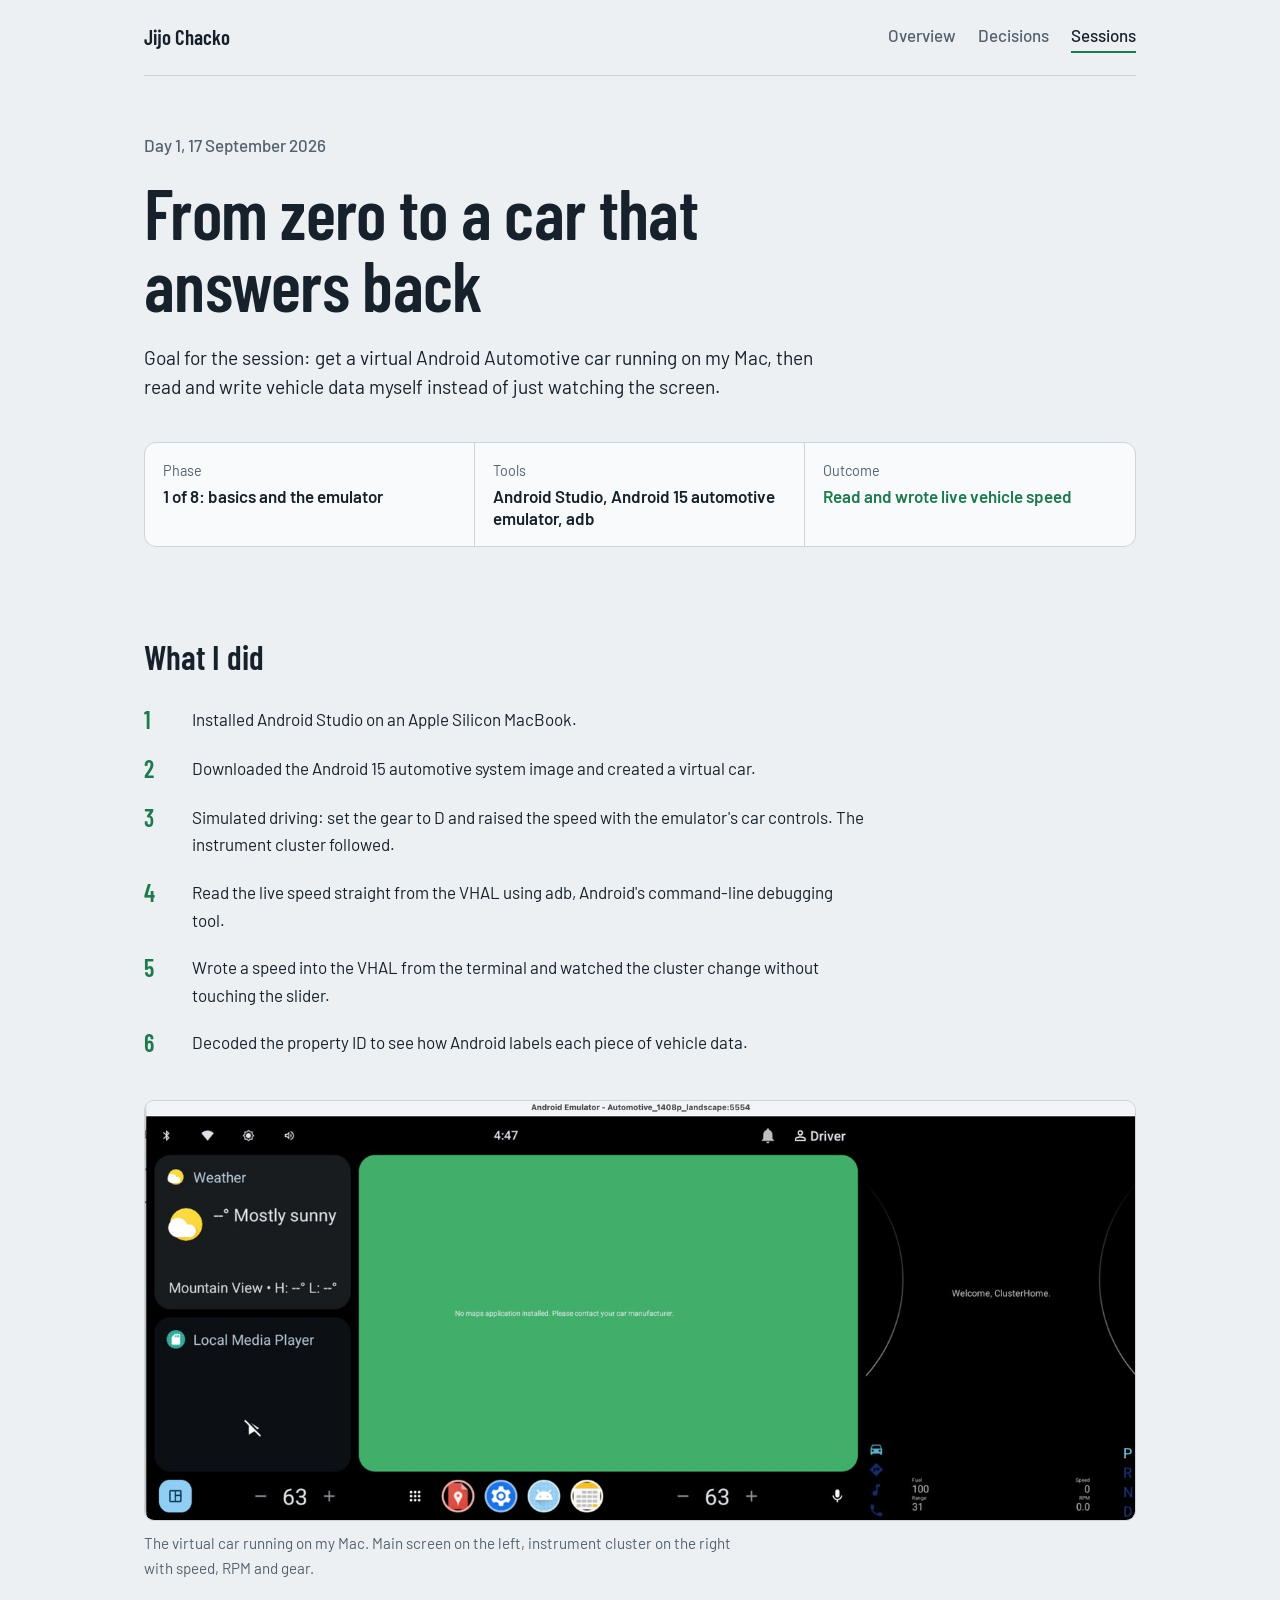
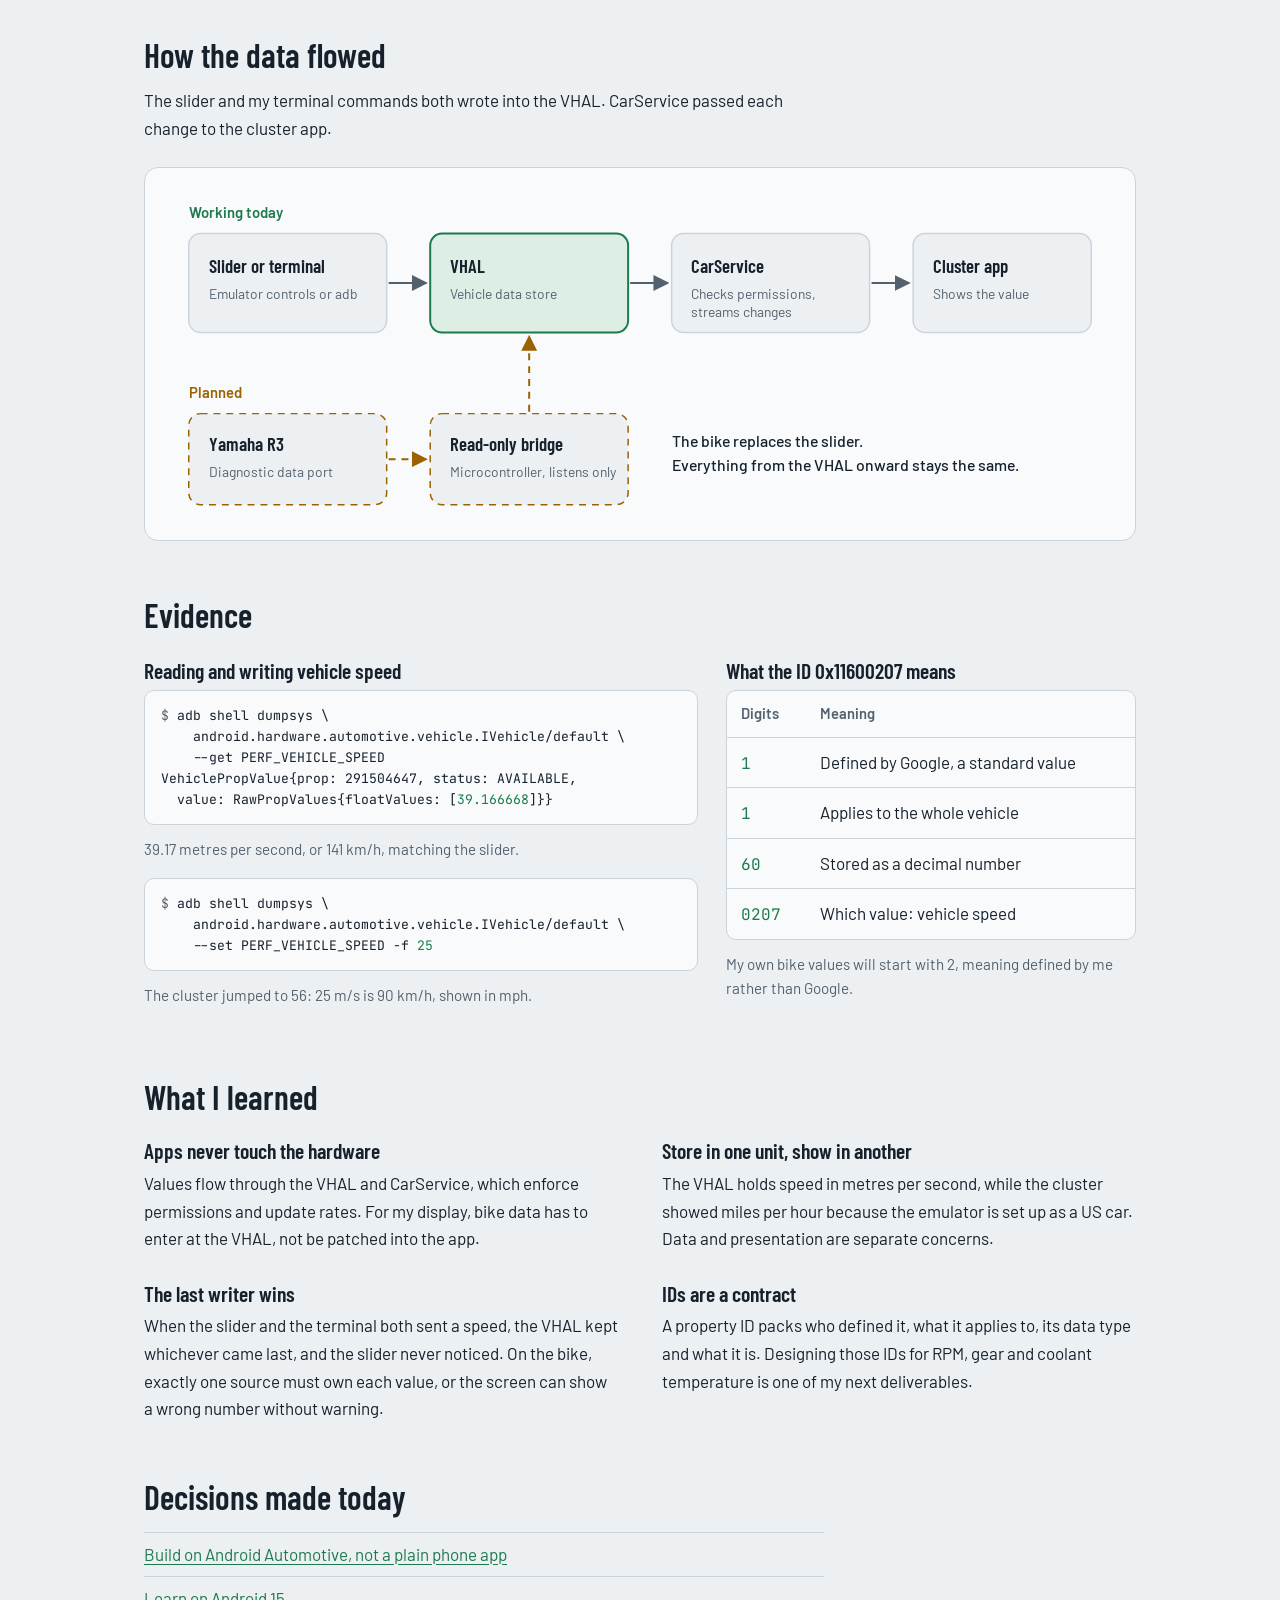
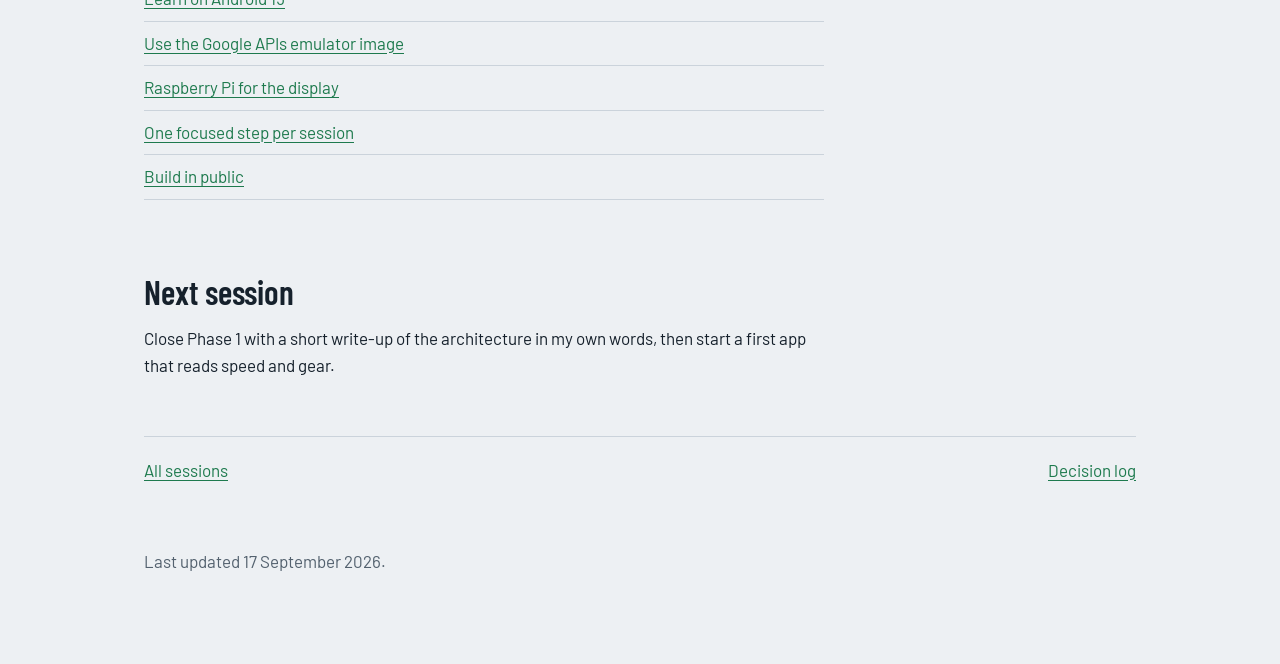
==== day-01.html @ bc0d9510 "Add files via upload" ====
<!DOCTYPE html>
<html lang="en">
<head>
<meta charset="utf-8">
<meta name="viewport" content="width=device-width, initial-scale=1">
<title>Day 1: From zero to a car that answers back | Jijo Chacko</title>
<meta name="description" content="Session notes, day 1: setting up an Android Automotive emulator and reading and writing live vehicle speed.">
<link rel="icon" href="data:image/svg+xml,<svg xmlns=%22http://www.w3.org/2000/svg%22 viewBox=%220 0 100 100%22><text y=%22.9em%22 font-size=%2290%22>🏍️</text></svg>">
<link rel="preconnect" href="https://fonts.googleapis.com">
<link rel="preconnect" href="https://fonts.gstatic.com" crossorigin>
<link href="https://fonts.googleapis.com/css2?family=Barlow:wght@400;500;600&family=Barlow+Condensed:wght@500;600&family=JetBrains+Mono:wght@400&display=swap" rel="stylesheet">
<link rel="stylesheet" href="styles.css">
</head>
<body>
<div class="wrap">
<nav class="site-nav" aria-label="Site">
  <a class="brand" href="index.html">Jijo Chacko</a>
  <div class="nav-links">
    <a href="index.html">Overview</a>
    <a href="decisions.html">Decisions</a>
    <a href="index.html#sessions" aria-current="page">Sessions</a>
  </div>
</nav>

<header>
  <p class="byline">Day 1, 17 September 2026</p>
  <h1>From zero to a car that answers back</h1>
  <p class="lede">Goal for the session: get a virtual Android Automotive car running on my Mac, then read and write vehicle data myself instead of just watching the screen.</p>
  <dl class="facts three">
    <div><dt>Phase</dt><dd>1 of 8: basics and the emulator</dd></div>
    <div><dt>Tools</dt><dd>Android Studio, Android 15 automotive emulator, adb</dd></div>
    <div class="live"><dt>Outcome</dt><dd>Read and wrote live vehicle speed</dd></div>
  </dl>
</header>

<section>
  <h2>What I did</h2>
  <ol class="steps">
    <li><span>Installed Android Studio on an Apple Silicon MacBook.</span></li>
    <li><span>Downloaded the Android 15 automotive system image and created a virtual car.</span></li>
    <li><span>Simulated driving: set the gear to D and raised the speed with the emulator's car controls. The instrument cluster followed.</span></li>
    <li><span>Read the live speed straight from the VHAL using adb, Android's command-line debugging tool.</span></li>
    <li><span>Wrote a speed into the VHAL from the terminal and watched the cluster change without touching the slider.</span></li>
    <li><span>Decoded the property ID to see how Android labels each piece of vehicle data.</span></li>
  </ol>

  <figure>
    <img src="day-01-emulator.jpg" width="1400" height="593" alt="Android Automotive emulator: main screen with weather and media on the left, instrument cluster with fuel, speed, RPM and gear letters on the right.">
    <figcaption>The virtual car running on my Mac. Main screen on the left, instrument cluster on the right with speed, RPM and gear.</figcaption>
  </figure>
</section>

<section>
  <div class="prose">
    <h2>How the data flowed</h2>
    <p>The slider and my terminal commands both wrote into the VHAL. CarService passed each change to the cluster app.</p>
  </div>
  <div class="diagram" role="img" aria-label="Diagram. Working today: slider or terminal sends a value to the VHAL, the vehicle data store; CarService checks permissions and streams changes to the cluster app. Planned: the Yamaha R3 data port feeds a read-only bridge, which writes into the same VHAL.">
    <svg viewBox="0 0 960 336" xmlns="http://www.w3.org/2000/svg" aria-hidden="true">
      <defs>
        <marker id="a" viewBox="0 0 10 10" refX="9" refY="5" markerWidth="8" markerHeight="8" orient="auto-start-reverse"><path class="ah" d="M0 0 L10 5 L0 10 z"/></marker>
        <marker id="ap" viewBox="0 0 10 10" refX="9" refY="5" markerWidth="8" markerHeight="8" orient="auto-start-reverse"><path class="ah-plan" d="M0 0 L10 5 L0 10 z"/></marker>
      </defs>
      <text class="lab-live" x="24" y="30">Working today</text>
      <rect class="bx" x="24" y="46" width="200" height="100" rx="12"/>
      <text class="t1" x="44" y="86">Slider or terminal</text>
      <text class="t2" x="44" y="112">Emulator controls or adb</text>
      <rect class="bx-key" x="268" y="46" width="200" height="100" rx="12"/>
      <text class="t1" x="288" y="86">VHAL</text>
      <text class="t2" x="288" y="112">Vehicle data store</text>
      <rect class="bx" x="512" y="46" width="200" height="100" rx="12"/>
      <text class="t1" x="532" y="86">CarService</text>
      <text class="t2" x="532" y="112">Checks permissions,</text>
      <text class="t2" x="532" y="130">streams changes</text>
      <rect class="bx" x="756" y="46" width="180" height="100" rx="12"/>
      <text class="t1" x="776" y="86">Cluster app</text>
      <text class="t2" x="776" y="112">Shows the value</text>
      <line class="ln" x1="226" y1="96" x2="264" y2="96" marker-end="url(#a)"/>
      <line class="ln" x1="470" y1="96" x2="508" y2="96" marker-end="url(#a)"/>
      <line class="ln" x1="714" y1="96" x2="752" y2="96" marker-end="url(#a)"/>
      <text class="lab-plan" x="24" y="212">Planned</text>
      <rect class="bx-plan" x="24" y="228" width="200" height="92" rx="12"/>
      <text class="t1" x="44" y="266">Yamaha R3</text>
      <text class="t2" x="44" y="292">Diagnostic data port</text>
      <rect class="bx-plan" x="268" y="228" width="200" height="92" rx="12"/>
      <text class="t1" x="288" y="266">Read-only bridge</text>
      <text class="t2" x="288" y="292">Microcontroller, listens only</text>
      <line class="ln-plan" x1="226" y1="274" x2="264" y2="274" marker-end="url(#ap)"/>
      <line class="ln-plan" x1="368" y1="226" x2="368" y2="150" marker-end="url(#ap)"/>
      <text class="note" x="512" y="262">The bike replaces the slider.</text>
      <text class="note" x="512" y="286">Everything from the VHAL onward stays the same.</text>
    </svg>
  </div>
</section>

<section>
  <h2>Evidence</h2>
  <div class="evidence">
    <div>
      <h3>Reading and writing vehicle speed</h3>
<pre><span class="p">$</span> adb shell dumpsys \
    android.hardware.automotive.vehicle.IVehicle/default \
    --get PERF_VEHICLE_SPEED
VehiclePropValue{prop: 291504647, status: AVAILABLE,
  value: RawPropValues{floatValues: [<span class="v">39.166668</span>]}}</pre>
      <p class="small muted">39.17 metres per second, or 141 km/h, matching the slider.</p>
<pre><span class="p">$</span> adb shell dumpsys \
    android.hardware.automotive.vehicle.IVehicle/default \
    --set PERF_VEHICLE_SPEED -f <span class="v">25</span></pre>
      <p class="small muted">The cluster jumped to 56: 25 m/s is 90 km/h, shown in mph.</p>
    </div>
    <div>
      <h3>What the ID 0x11600207 means</h3>
      <div class="tw">
        <table>
          <thead><tr><th>Digits</th><th>Meaning</th></tr></thead>
          <tbody>
            <tr><td><code>1</code></td><td>Defined by Google, a standard value</td></tr>
            <tr><td><code>1</code></td><td>Applies to the whole vehicle</td></tr>
            <tr><td><code>60</code></td><td>Stored as a decimal number</td></tr>
            <tr><td><code>0207</code></td><td>Which value: vehicle speed</td></tr>
          </tbody>
        </table>
      </div>
      <p class="small muted" style="margin-top:12px">My own bike values will start with 2, meaning defined by me rather than Google.</p>
    </div>
  </div>
</section>

<section>
  <h2>What I learned</h2>
  <div class="learn">
    <div><h3>Apps never touch the hardware</h3><p>Values flow through the VHAL and CarService, which enforce permissions and update rates. For my display, bike data has to enter at the VHAL, not be patched into the app.</p></div>
    <div><h3>Store in one unit, show in another</h3><p>The VHAL holds speed in metres per second, while the cluster showed miles per hour because the emulator is set up as a US car. Data and presentation are separate concerns.</p></div>
    <div><h3>The last writer wins</h3><p>When the slider and the terminal both sent a speed, the VHAL kept whichever came last, and the slider never noticed. On the bike, exactly one source must own each value, or the screen can show a wrong number without warning.</p></div>
    <div><h3>IDs are a contract</h3><p>A property ID packs who defined it, what it applies to, its data type and what it is. Designing those IDs for RPM, gear and coolant temperature is one of my next deliverables.</p></div>
  </div>
</section>

<section class="prose">
  <h2>Decisions made today</h2>
  <ul class="dlist">
    <li><a href="decisions.html#d-scope">Build on Android Automotive, not a plain phone app</a></li>
    <li><a href="decisions.html#d-version">Learn on Android 15</a></li>
    <li><a href="decisions.html#d-image">Use the Google APIs emulator image</a></li>
    <li><a href="decisions.html#d-display">Raspberry Pi for the display</a></li>
    <li><a href="decisions.html#d-cadence">One focused step per session</a></li>
    <li><a href="decisions.html#d-public">Build in public</a></li>
  </ul>
</section>

<section class="prose">
  <h2>Next session</h2>
  <p>Close Phase 1 with a short write-up of the architecture in my own words, then start a first app that reads speed and gear.</p>
</section>

<nav class="pager" aria-label="Sessions">
  <a href="index.html#sessions">All sessions</a>
  <a href="decisions.html">Decision log</a>
</nav>

<footer>
  <p>Last updated 17 September 2026.</p>
</footer>
</div>
</body>
</html>
---- styles.css ----
:root{
  --paper:#EDF0F3; --surface:#F8FAFB; --ink:#16212C; --muted:#53616E;
  --rule:#CBD3DB; --signal:#1E7A4E; --signal-soft:#DDEFE5; --amber:#9A6200;
  --display:"Barlow Condensed","Arial Narrow",Arial,sans-serif;
  --body:"Barlow","Helvetica Neue",Arial,sans-serif;
  --mono:"JetBrains Mono",ui-monospace,Menlo,Consolas,monospace;
}
@media (prefers-color-scheme: dark){
  :root:not([data-theme="light"]){
    --paper:#0F151B; --surface:#16202A; --ink:#E4E9EE; --muted:#98A6B3;
    --rule:#2B3947; --signal:#52C28C; --signal-soft:#17362A; --amber:#E3AB45;
  }
}
:root[data-theme="dark"]{
  --paper:#0F151B; --surface:#16202A; --ink:#E4E9EE; --muted:#98A6B3;
  --rule:#2B3947; --signal:#52C28C; --signal-soft:#17362A; --amber:#E3AB45;
}
*{box-sizing:border-box}
html{-webkit-text-size-adjust:100%}
body{margin:0;background:var(--paper);color:var(--ink);font:400 1.0625rem/1.62 var(--body)}
img{max-width:100%;height:auto;display:block}
a{color:var(--signal);text-underline-offset:3px}
a:focus-visible{outline:2px solid var(--signal);outline-offset:3px;border-radius:3px}
.wrap{max-width:1040px;margin:0 auto;padding:0 24px}
.prose{max-width:68ch}

/* Site navigation */
.site-nav{display:flex;justify-content:space-between;align-items:center;gap:16px;flex-wrap:wrap;padding:22px 0;border-bottom:1px solid var(--rule)}
.brand{font:600 1.3rem/1 var(--display);color:var(--ink);text-decoration:none}
.nav-links{display:flex;gap:22px}
.nav-links a{color:var(--muted);text-decoration:none;font-weight:500;padding-bottom:3px}
.nav-links a:hover{color:var(--ink)}
.nav-links a[aria-current="page"]{color:var(--ink);box-shadow:inset 0 -2px 0 var(--signal)}

/* Page header */
header{padding:56px 0 36px}
.byline{margin:0 0 18px;color:var(--muted);font-weight:500}
h1{font:600 clamp(2.5rem,6.4vw,4.4rem)/1.02 var(--display);letter-spacing:-.01em;margin:0 0 22px;max-width:18ch}
.lede{font-size:1.2rem;line-height:1.55;margin:0;max-width:62ch}
.facts{display:grid;grid-template-columns:repeat(4,minmax(0,1fr));margin:40px 0 0;border:1px solid var(--rule);border-radius:12px;background:var(--surface);overflow:hidden}
.facts.three{grid-template-columns:repeat(3,minmax(0,1fr))}
.facts div{padding:16px 18px;border-right:1px solid var(--rule)}
.facts div:last-child{border-right:0}
.facts dt{color:var(--muted);font-size:.9rem}
.facts dd{margin:2px 0 0;font-weight:600;line-height:1.35}
.facts .live dd{color:var(--signal)}

section{padding:56px 0 0}
h2{font:600 2.1rem/1.1 var(--display);margin:0 0 14px}
h3{font:600 1.35rem/1.2 var(--display);margin:0 0 6px}
p{margin:0 0 16px}
.muted{color:var(--muted)}
.small{font-size:.95rem}

/* Architecture diagram */
.diagram{margin-top:24px;background:var(--surface);border:1px solid var(--rule);border-radius:14px;padding:20px;overflow-x:auto}
.diagram svg{width:100%;min-width:760px;height:auto;display:block}
.bx{fill:var(--paper);stroke:var(--rule);stroke-width:1.5}
.bx-key{fill:var(--signal-soft);stroke:var(--signal);stroke-width:2}
.bx-plan{fill:var(--paper);stroke:var(--amber);stroke-width:1.5;stroke-dasharray:7 6}
.t1{font:600 19px var(--display);fill:var(--ink)}
.t2{font:400 14px var(--body);fill:var(--muted)}
.lab-live{font:600 15px var(--body);fill:var(--signal)}
.lab-plan{font:600 15px var(--body);fill:var(--amber)}
.ln{stroke:var(--muted);stroke-width:2;fill:none}
.ln-plan{stroke:var(--amber);stroke-width:2;fill:none;stroke-dasharray:7 6}
.ah{fill:var(--muted)} .ah-plan{fill:var(--amber)}
.note{font:500 16px var(--body);fill:var(--ink)}

/* Session list (overview page) */
ol.sessions{list-style:none;padding:0;margin:20px 0 0;border-top:1px solid var(--rule);max-width:820px}
ol.sessions li{border-bottom:1px solid var(--rule)}
ol.sessions a{display:grid;grid-template-columns:90px 1fr auto;gap:4px 16px;padding:16px 8px;text-decoration:none;color:var(--ink)}
ol.sessions a:hover{background:var(--surface)}
.s-day{font:600 1.3rem/1.3 var(--display);color:var(--signal);grid-row:span 2}
.s-title{font-weight:600;text-decoration:underline;text-decoration-color:var(--rule);text-underline-offset:4px}
.s-date{color:var(--muted);font-size:.95rem;grid-column:3;grid-row:1}
.s-sum{color:var(--muted);grid-column:2 / span 2}

/* Decision preview list (overview page) */
ul.dlist{margin:16px 0 18px;padding:0;list-style:none;max-width:72ch}
ul.dlist li{padding:8px 0;border-bottom:1px solid var(--rule)}
ul.dlist li:first-child{border-top:1px solid var(--rule)}
ul.dlist span{color:var(--muted)}

/* Session page */
ol.steps{list-style:none;counter-reset:s;padding:0;margin:20px 0 0;max-width:72ch}
ol.steps li{counter-increment:s;display:grid;grid-template-columns:44px 1fr;gap:4px;padding:10px 0}
ol.steps li::before{content:counter(s);font:600 1.5rem/1.2 var(--display);color:var(--signal)}
figure{margin:32px 0 0}
figure img{border:1px solid var(--rule);border-radius:10px}
figcaption{color:var(--muted);font-size:.95rem;margin-top:10px;max-width:68ch}
.evidence{display:grid;grid-template-columns:minmax(0,1.35fr) minmax(0,1fr);gap:28px;margin-top:24px;align-items:start}
pre{margin:0 0 12px;background:var(--surface);border:1px solid var(--rule);border-radius:10px;padding:14px 16px;overflow-x:auto;font:400 .82rem/1.6 var(--mono);color:var(--ink)}
pre .p{color:var(--muted)} pre .v{color:var(--signal)}
.tw{overflow-x:auto;border:1px solid var(--rule);border-radius:10px;background:var(--surface)}
table{border-collapse:collapse;width:100%}
th,td{text-align:left;vertical-align:top;padding:11px 14px;border-bottom:1px solid var(--rule)}
tr:last-child td{border-bottom:0}
th{font-weight:600;color:var(--muted);font-size:.92rem}
td code{font:400 1rem var(--mono);color:var(--signal)}
.learn{display:grid;grid-template-columns:repeat(2,minmax(0,1fr));gap:28px 44px;margin-top:22px}
.learn p{margin:0}
.pager{display:flex;justify-content:space-between;gap:16px;flex-wrap:wrap;margin-top:56px;padding-top:20px;border-top:1px solid var(--rule)}

/* Decision log */
.record{border:1px solid var(--rule);border-radius:12px;background:var(--surface);padding:20px 22px;margin:16px 0 0;max-width:820px;scroll-margin-top:24px}
.record-head{display:flex;justify-content:space-between;align-items:baseline;gap:12px;flex-wrap:wrap}
.record dl{display:grid;grid-template-columns:170px minmax(0,1fr);gap:8px 20px;margin:14px 0 0}
.record dt{color:var(--muted)}
.record dd{margin:0}
.status{font-size:.92rem;font-weight:600;color:var(--signal)}
.status.planned{color:var(--amber)}
.day-group{padding-top:40px}
.day-group > p{max-width:68ch}

/* Rules and roadmap */
.rules{margin:18px 0 0;padding:0;list-style:none;max-width:72ch}
.rules li{padding:10px 0 10px 22px;position:relative}
.rules li::before{content:"";position:absolute;left:0;top:19px;width:10px;height:10px;border-radius:50%;background:var(--signal)}
.rules strong{font-weight:600}
ol.road{list-style:none;counter-reset:r;padding:0;margin:20px 0 0;max-width:760px;border-top:1px solid var(--rule)}
ol.road li{counter-increment:r;display:grid;grid-template-columns:40px 1fr auto;gap:12px;align-items:baseline;padding:12px 0;border-bottom:1px solid var(--rule)}
ol.road li::before{content:counter(r);font:600 1.3rem var(--display);color:var(--muted)}
ol.road .st{font-size:.92rem;color:var(--muted)}
ol.road li.now::before, ol.road li.now .st{color:var(--signal);font-weight:600}
ol.road li.next .st{color:var(--ink);font-weight:500}

footer{padding:64px 0 72px;color:var(--muted)}
footer p{max-width:68ch}

@media (max-width:760px){
  header{padding-top:40px}
  .facts,.facts.three{grid-template-columns:minmax(0,1fr)}
  .facts div{border-right:0;border-bottom:1px solid var(--rule)}
  .facts div:last-child{border-bottom:0}
  .evidence,.learn{grid-template-columns:minmax(0,1fr)}
  ol.sessions a{grid-template-columns:minmax(0,1fr)}
  .s-day,.s-date,.s-sum{grid-column:auto;grid-row:auto}
  .record dl{grid-template-columns:minmax(0,1fr);gap:2px}
  .record dd{margin-bottom:10px}
}
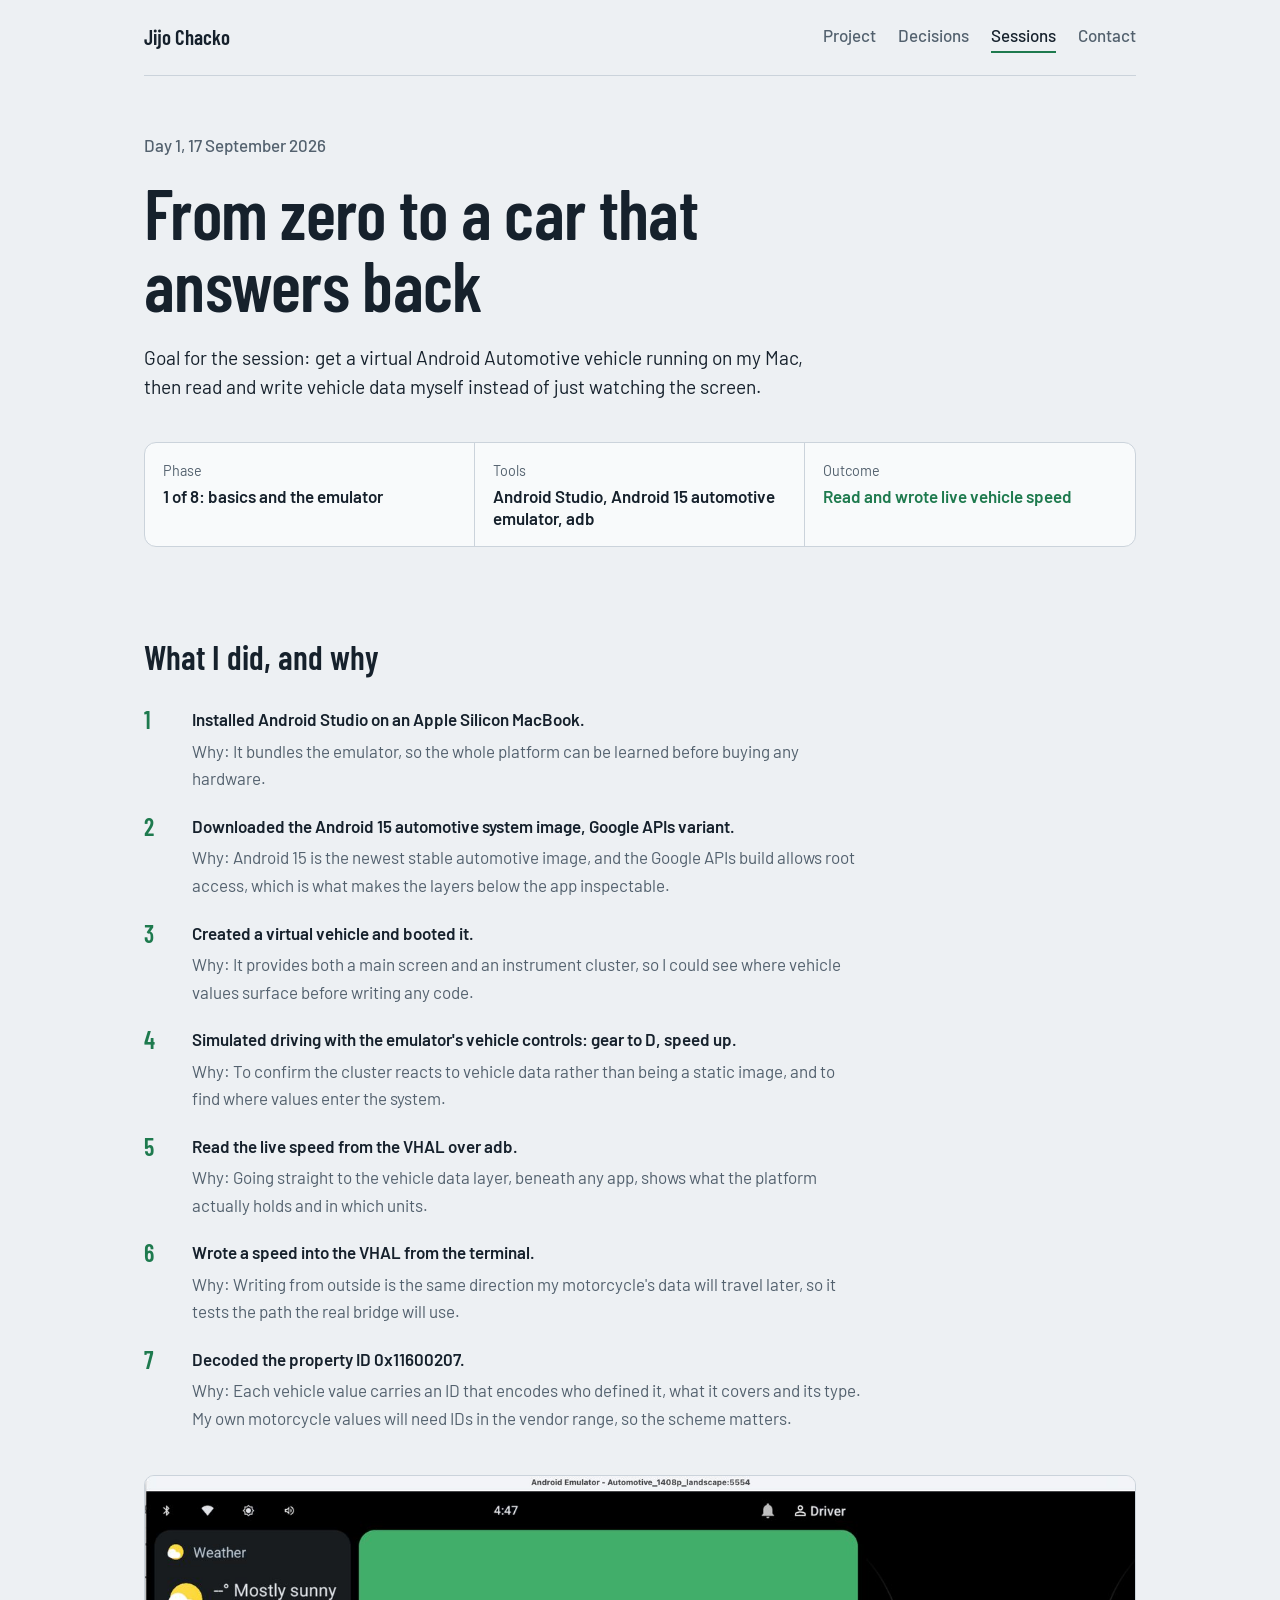
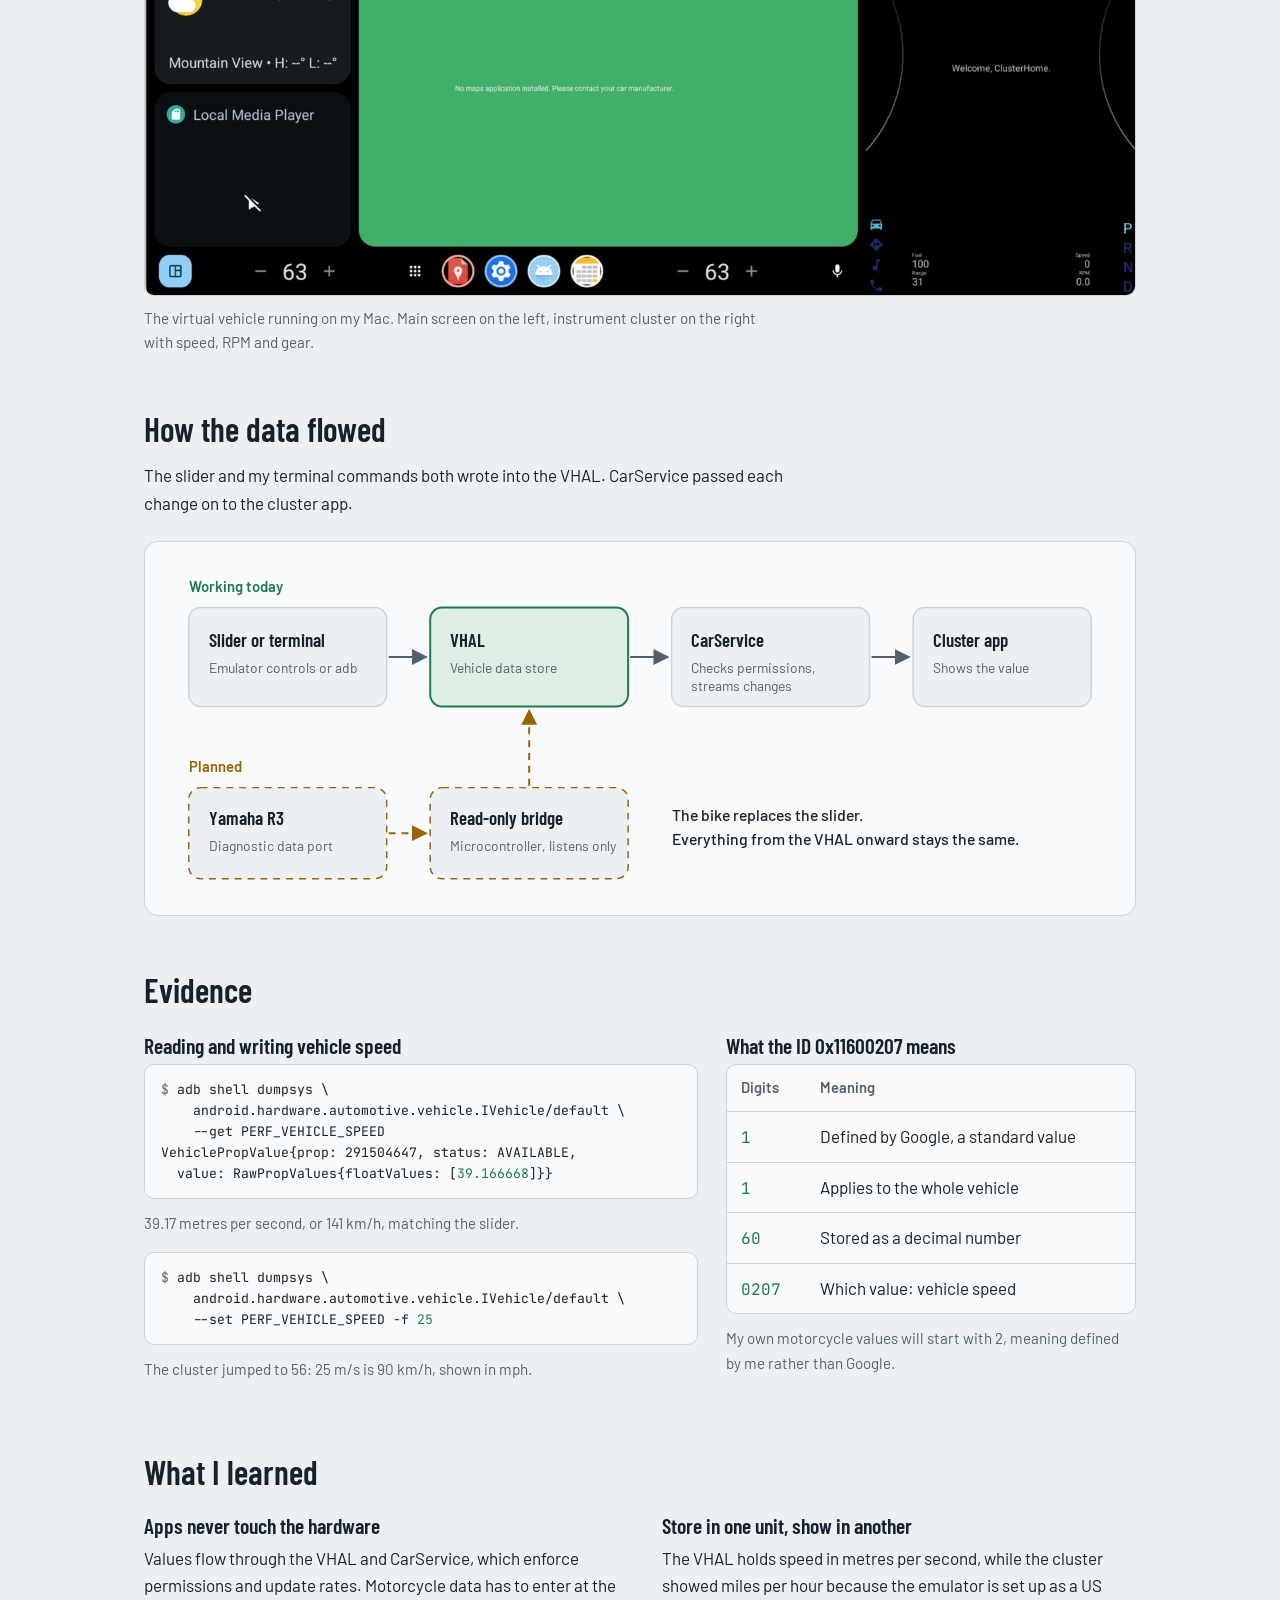
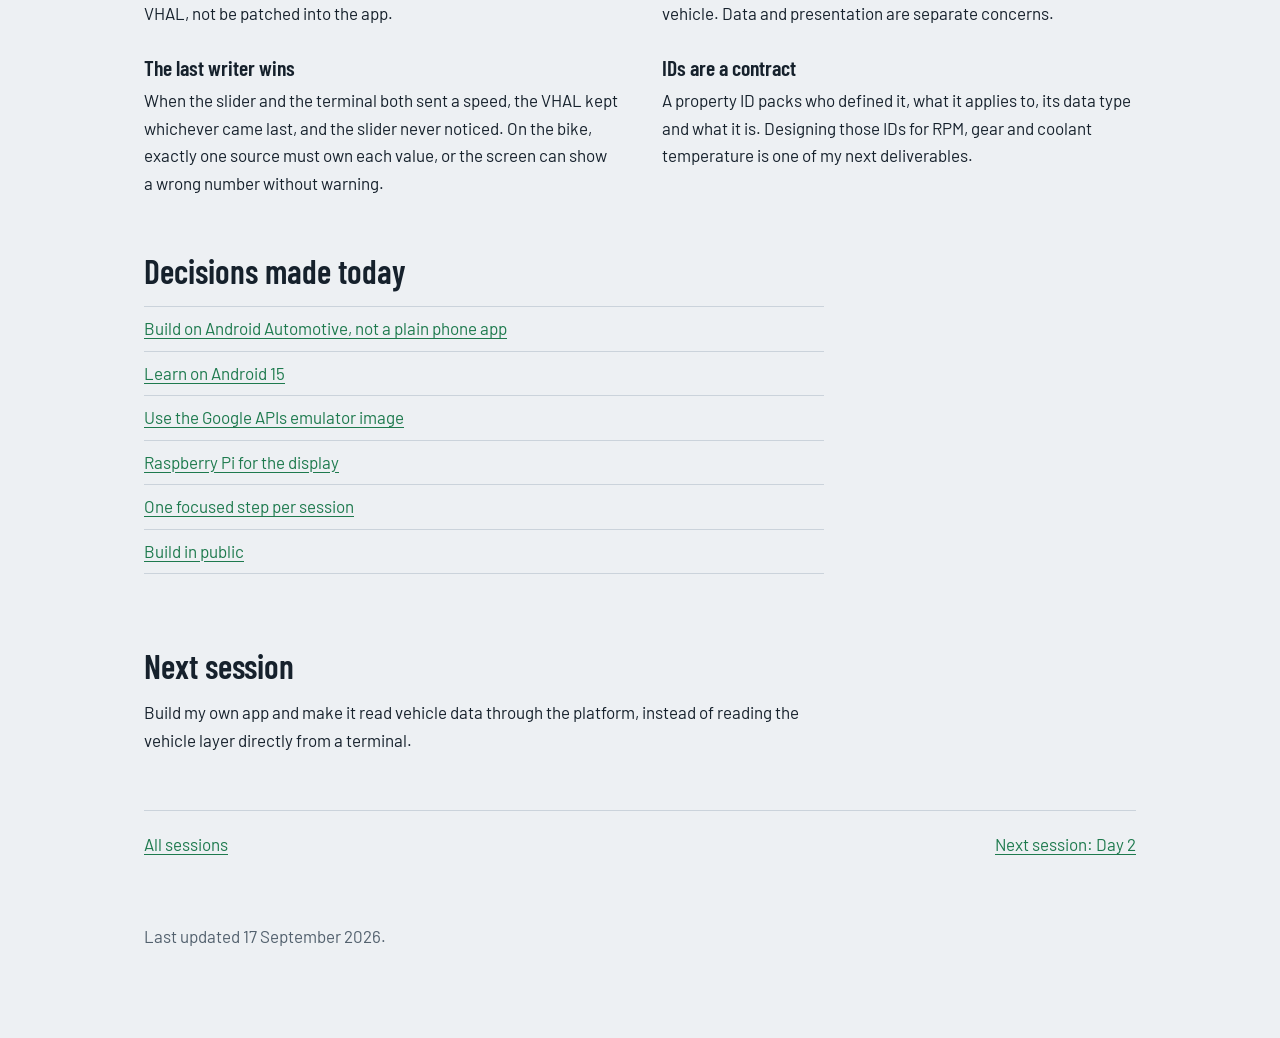
==== commit 5248835e: "Add files via upload Restructured to include ABout Me" ====
--- a/day-01.html
+++ b/day-01.html
@@ -16,16 +16,17 @@
 <nav class="site-nav" aria-label="Site">
   <a class="brand" href="index.html">Jijo Chacko</a>
   <div class="nav-links">
-    <a href="index.html">Overview</a>
+    <a href="project.html">Project</a>
     <a href="decisions.html">Decisions</a>
-    <a href="index.html#sessions" aria-current="page">Sessions</a>
+    <a href="project.html#sessions" aria-current="page">Sessions</a>
+    <a href="index.html#contact">Contact</a>
   </div>
 </nav>
 
 <header>
   <p class="byline">Day 1, 17 September 2026</p>
   <h1>From zero to a car that answers back</h1>
-  <p class="lede">Goal for the session: get a virtual Android Automotive car running on my Mac, then read and write vehicle data myself instead of just watching the screen.</p>
+  <p class="lede">Goal for the session: get a virtual Android Automotive vehicle running on my Mac, then read and write vehicle data myself instead of just watching the screen.</p>
   <dl class="facts three">
     <div><dt>Phase</dt><dd>1 of 8: basics and the emulator</dd></div>
     <div><dt>Tools</dt><dd>Android Studio, Android 15 automotive emulator, adb</dd></div>
@@ -34,26 +35,27 @@
 </header>
 
 <section>
-  <h2>What I did</h2>
+  <h2>What I did, and why</h2>
   <ol class="steps">
-    <li><span>Installed Android Studio on an Apple Silicon MacBook.</span></li>
-    <li><span>Downloaded the Android 15 automotive system image and created a virtual car.</span></li>
-    <li><span>Simulated driving: set the gear to D and raised the speed with the emulator's car controls. The instrument cluster followed.</span></li>
-    <li><span>Read the live speed straight from the VHAL using adb, Android's command-line debugging tool.</span></li>
-    <li><span>Wrote a speed into the VHAL from the terminal and watched the cluster change without touching the slider.</span></li>
-    <li><span>Decoded the property ID to see how Android labels each piece of vehicle data.</span></li>
+    <li><span><span class="what">Installed Android Studio on an Apple Silicon MacBook.</span><span class="why">Why: It bundles the emulator, so the whole platform can be learned before buying any hardware.</span></span></li>
+    <li><span><span class="what">Downloaded the Android 15 automotive system image, Google APIs variant.</span><span class="why">Why: Android 15 is the newest stable automotive image, and the Google APIs build allows root access, which is what makes the layers below the app inspectable.</span></span></li>
+    <li><span><span class="what">Created a virtual vehicle and booted it.</span><span class="why">Why: It provides both a main screen and an instrument cluster, so I could see where vehicle values surface before writing any code.</span></span></li>
+    <li><span><span class="what">Simulated driving with the emulator's vehicle controls: gear to D, speed up.</span><span class="why">Why: To confirm the cluster reacts to vehicle data rather than being a static image, and to find where values enter the system.</span></span></li>
+    <li><span><span class="what">Read the live speed from the VHAL over adb.</span><span class="why">Why: Going straight to the vehicle data layer, beneath any app, shows what the platform actually holds and in which units.</span></span></li>
+    <li><span><span class="what">Wrote a speed into the VHAL from the terminal.</span><span class="why">Why: Writing from outside is the same direction my motorcycle's data will travel later, so it tests the path the real bridge will use.</span></span></li>
+    <li><span><span class="what">Decoded the property ID 0x11600207.</span><span class="why">Why: Each vehicle value carries an ID that encodes who defined it, what it covers and its type. My own motorcycle values will need IDs in the vendor range, so the scheme matters.</span></span></li>
   </ol>
 
   <figure>
     <img src="day-01-emulator.jpg" width="1400" height="593" alt="Android Automotive emulator: main screen with weather and media on the left, instrument cluster with fuel, speed, RPM and gear letters on the right.">
-    <figcaption>The virtual car running on my Mac. Main screen on the left, instrument cluster on the right with speed, RPM and gear.</figcaption>
+    <figcaption>The virtual vehicle running on my Mac. Main screen on the left, instrument cluster on the right with speed, RPM and gear.</figcaption>
   </figure>
 </section>
 
 <section>
   <div class="prose">
     <h2>How the data flowed</h2>
-    <p>The slider and my terminal commands both wrote into the VHAL. CarService passed each change to the cluster app.</p>
+    <p>The slider and my terminal commands both wrote into the VHAL. CarService passed each change on to the cluster app.</p>
   </div>
   <div class="diagram" role="img" aria-label="Diagram. Working today: slider or terminal sends a value to the VHAL, the vehicle data store; CarService checks permissions and streams changes to the cluster app. Planned: the Yamaha R3 data port feeds a read-only bridge, which writes into the same VHAL.">
     <svg viewBox="0 0 960 336" xmlns="http://www.w3.org/2000/svg" aria-hidden="true">
@@ -122,7 +124,7 @@
           </tbody>
         </table>
       </div>
-      <p class="small muted" style="margin-top:12px">My own bike values will start with 2, meaning defined by me rather than Google.</p>
+      <p class="small muted" style="margin-top:12px">My own motorcycle values will start with 2, meaning defined by me rather than Google.</p>
     </div>
   </div>
 </section>
@@ -130,8 +132,8 @@
 <section>
   <h2>What I learned</h2>
   <div class="learn">
-    <div><h3>Apps never touch the hardware</h3><p>Values flow through the VHAL and CarService, which enforce permissions and update rates. For my display, bike data has to enter at the VHAL, not be patched into the app.</p></div>
-    <div><h3>Store in one unit, show in another</h3><p>The VHAL holds speed in metres per second, while the cluster showed miles per hour because the emulator is set up as a US car. Data and presentation are separate concerns.</p></div>
+    <div><h3>Apps never touch the hardware</h3><p>Values flow through the VHAL and CarService, which enforce permissions and update rates. Motorcycle data has to enter at the VHAL, not be patched into the app.</p></div>
+    <div><h3>Store in one unit, show in another</h3><p>The VHAL holds speed in metres per second, while the cluster showed miles per hour because the emulator is set up as a US vehicle. Data and presentation are separate concerns.</p></div>
     <div><h3>The last writer wins</h3><p>When the slider and the terminal both sent a speed, the VHAL kept whichever came last, and the slider never noticed. On the bike, exactly one source must own each value, or the screen can show a wrong number without warning.</p></div>
     <div><h3>IDs are a contract</h3><p>A property ID packs who defined it, what it applies to, its data type and what it is. Designing those IDs for RPM, gear and coolant temperature is one of my next deliverables.</p></div>
   </div>
@@ -151,12 +153,12 @@
 
 <section class="prose">
   <h2>Next session</h2>
-  <p>Close Phase 1 with a short write-up of the architecture in my own words, then start a first app that reads speed and gear.</p>
+  <p>Build my own app and make it read vehicle data through the platform, instead of reading the vehicle layer directly from a terminal.</p>
 </section>
 
 <nav class="pager" aria-label="Sessions">
-  <a href="index.html#sessions">All sessions</a>
-  <a href="decisions.html">Decision log</a>
+  <a href="project.html#sessions">All sessions</a>
+  <a href="day-02.html">Next session: Day 2</a>
 </nav>
 
 <footer>
--- a/styles.css
+++ b/styles.css
@@ -140,3 +140,26 @@
   .record dl{grid-template-columns:minmax(0,1fr);gap:2px}
   .record dd{margin-bottom:10px}
 }
+
+/* Step notes: what I did, and why */
+ol.steps li .what{font-weight:600}
+ol.steps li .why{display:block;color:var(--muted);margin-top:4px}
+ol.road li.done::before,ol.road li.done .st{color:var(--signal)}
+.qbox{border-left:3px solid var(--signal);padding:4px 0 4px 18px;margin:18px 0 0;max-width:68ch}
+
+/* Landing page */
+.hero{display:grid;grid-template-columns:minmax(0,1.45fr) minmax(0,1fr);gap:56px;align-items:center;padding:60px 0 20px}
+.hero img{border-radius:14px;border:1px solid var(--rule)}
+.hero h1{margin-bottom:20px}
+.contact-row{display:flex;flex-wrap:wrap;gap:8px 26px;margin:18px 0 0;font-weight:500}
+.project-card{border:1px solid var(--rule);border-radius:14px;background:var(--surface);padding:26px 28px;margin-top:22px;max-width:820px}
+.project-card h3{font-size:1.7rem;margin-bottom:4px}
+.project-card .meta{color:var(--muted);font-size:.95rem;margin-bottom:14px}
+.skills{display:grid;grid-template-columns:repeat(2,minmax(0,1fr));gap:26px 44px;margin-top:22px}
+.skills p{margin:0;color:var(--muted)}
+.skills h3{margin-bottom:4px}
+@media (max-width:760px){
+  .hero{grid-template-columns:minmax(0,1fr);gap:28px;padding-top:36px}
+  .hero .portrait{order:-1;max-width:260px}
+  .skills{grid-template-columns:minmax(0,1fr)}
+}
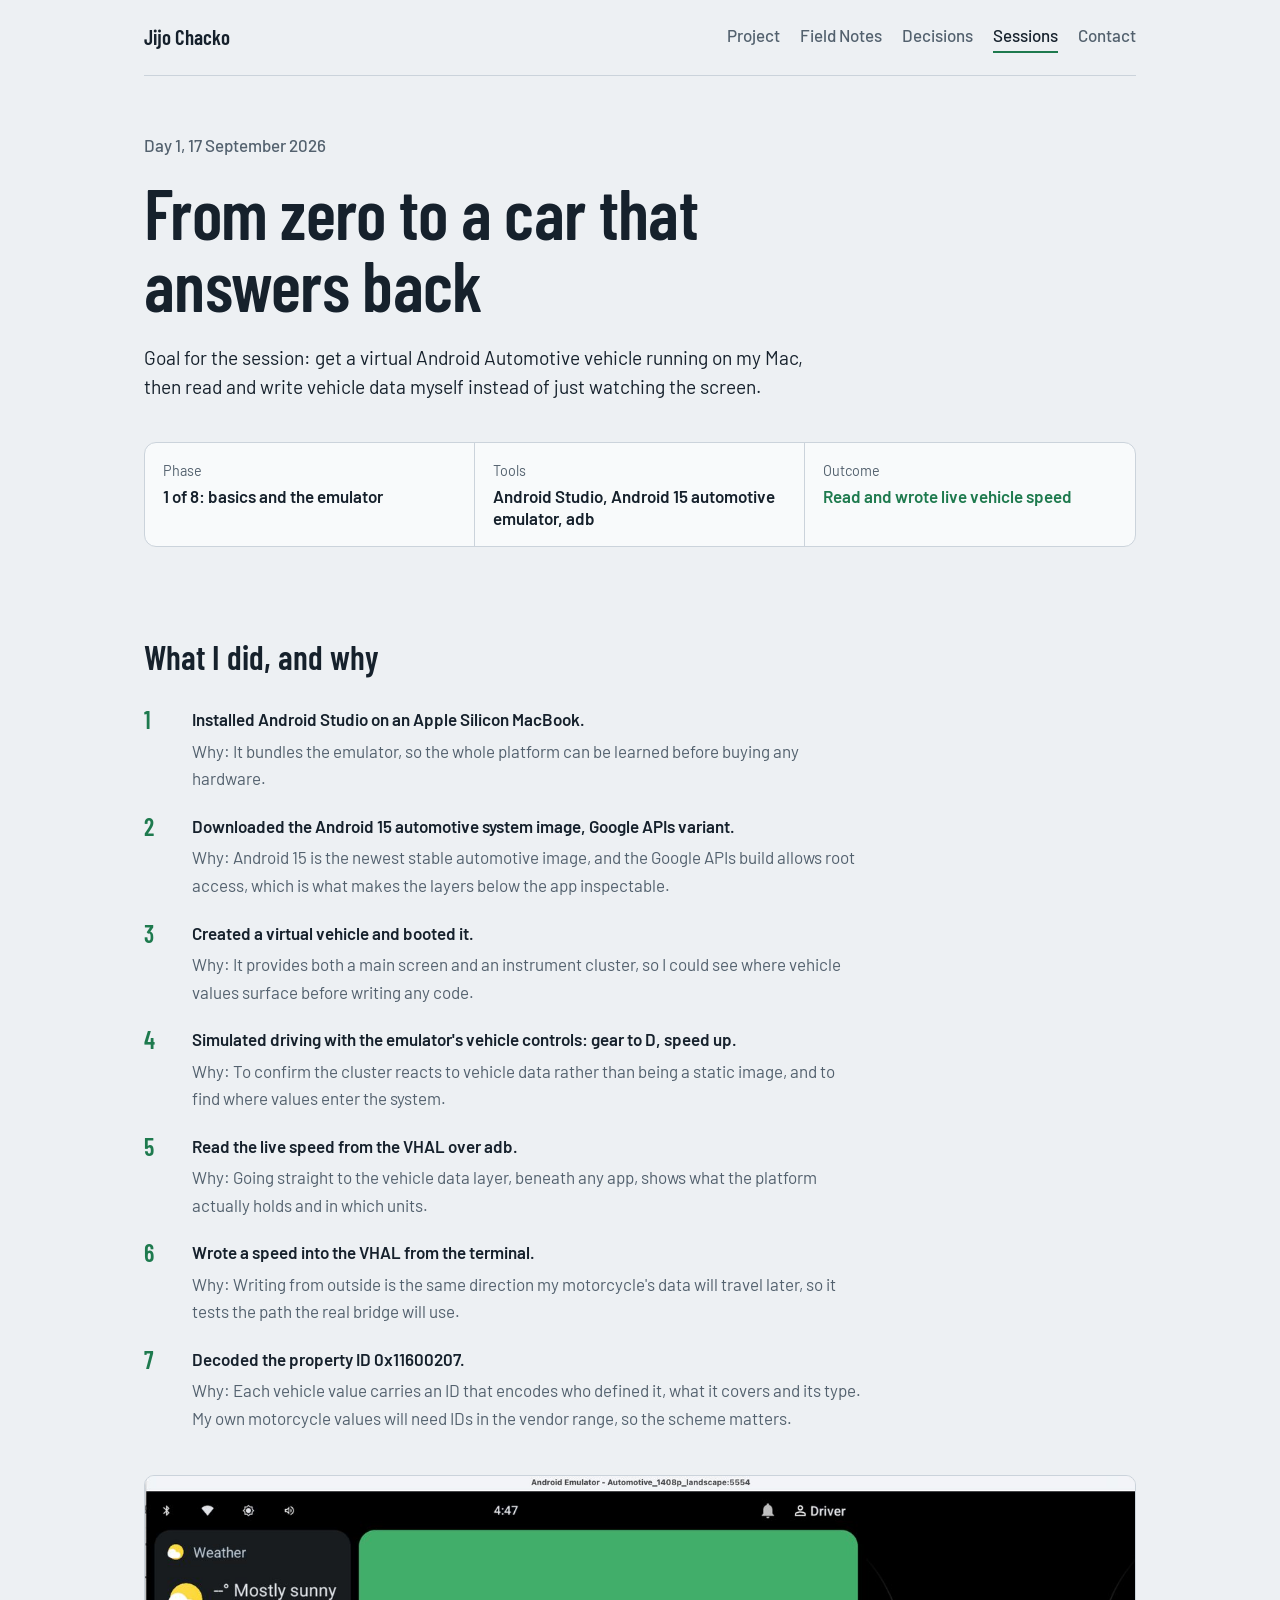
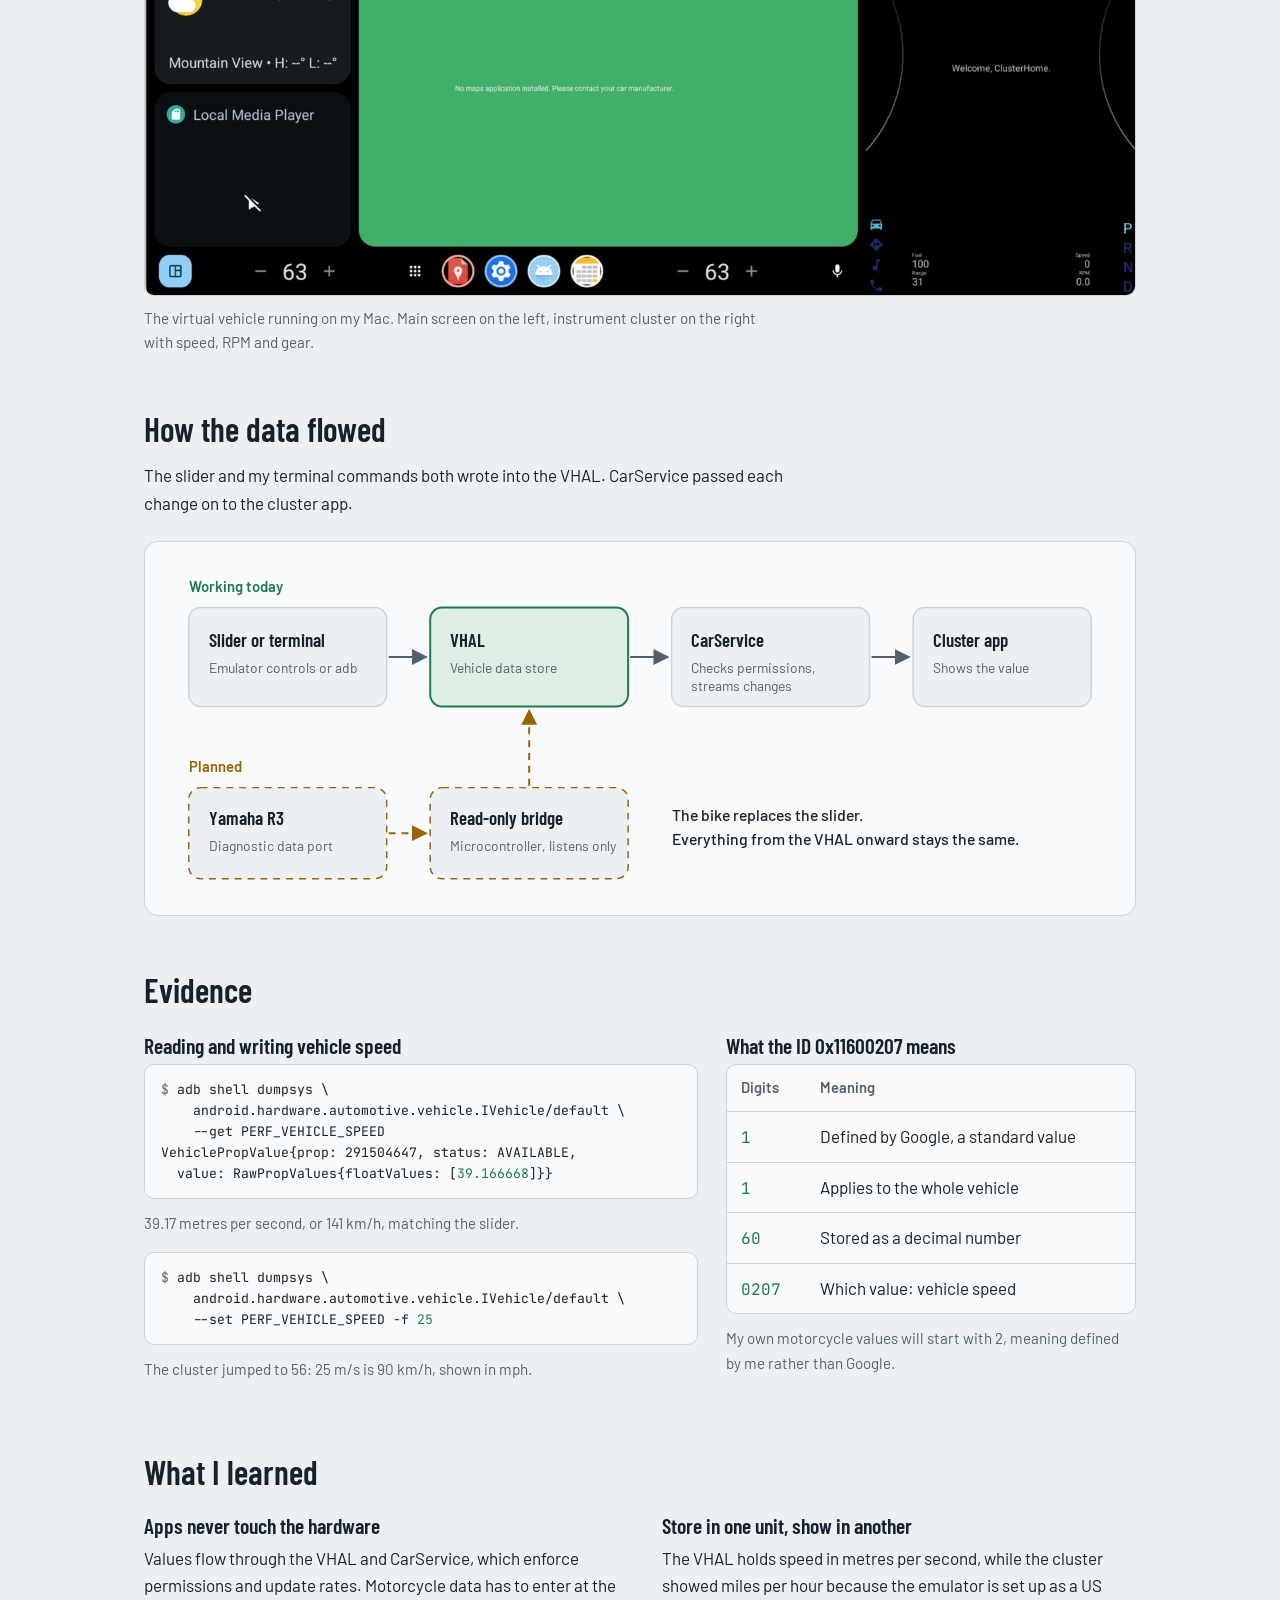
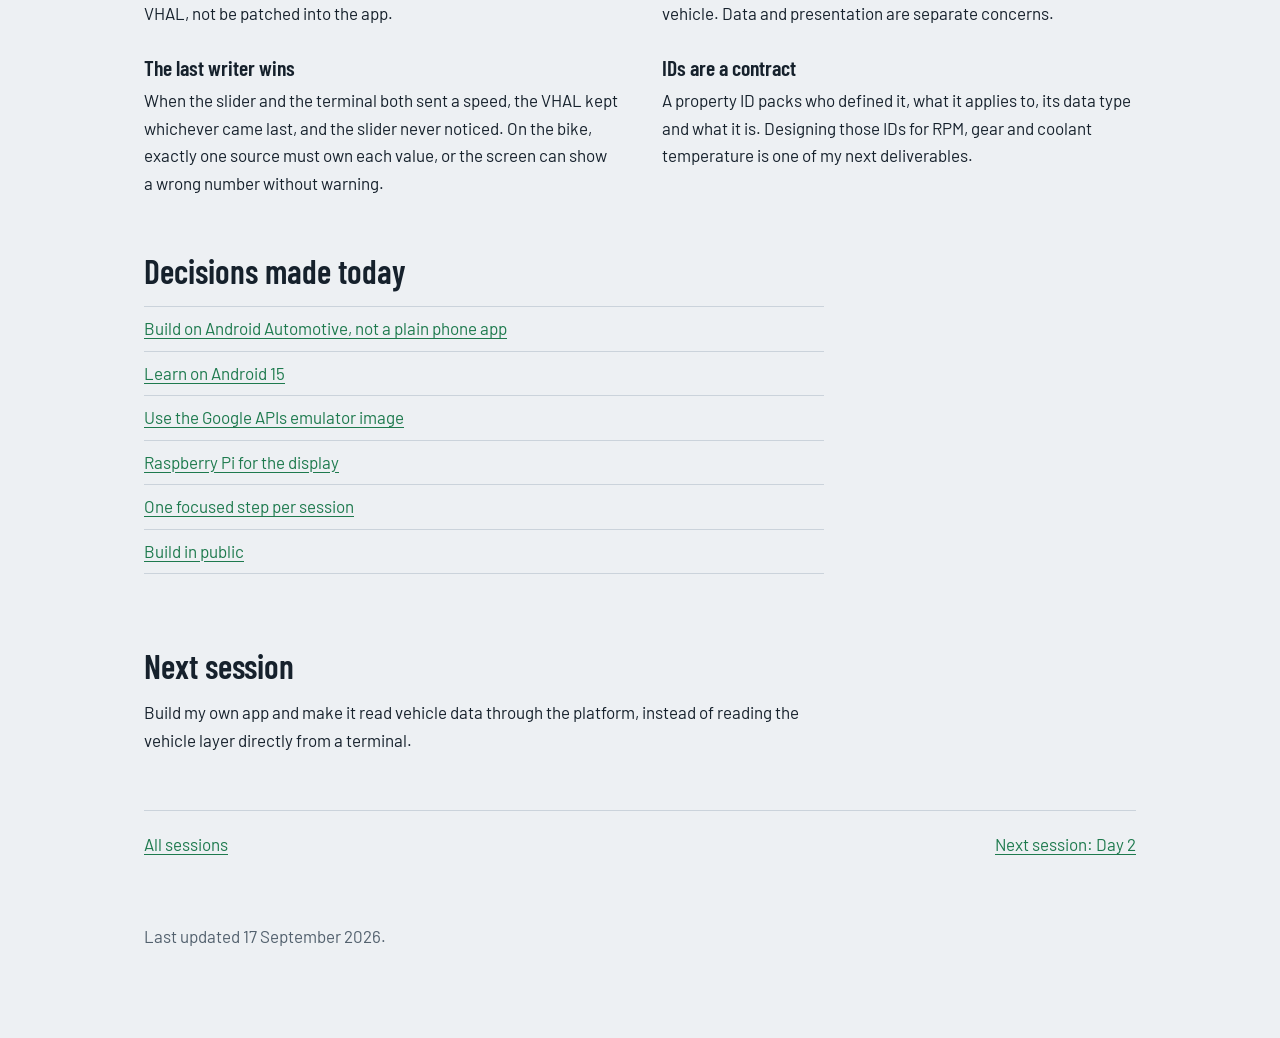
==== commit e7510fc7: "Add field notes, update sessions and decisions" ====
--- a/day-01.html
+++ b/day-01.html
@@ -17,6 +17,7 @@
   <a class="brand" href="index.html">Jijo Chacko</a>
   <div class="nav-links">
     <a href="project.html">Project</a>
+    <a href="fieldnotes.html">Field Notes</a>
     <a href="decisions.html">Decisions</a>
     <a href="project.html#sessions" aria-current="page">Sessions</a>
     <a href="index.html#contact">Contact</a>
--- a/styles.css
+++ b/styles.css
@@ -27,7 +27,7 @@
 /* Site navigation */
 .site-nav{display:flex;justify-content:space-between;align-items:center;gap:16px;flex-wrap:wrap;padding:22px 0;border-bottom:1px solid var(--rule)}
 .brand{font:600 1.3rem/1 var(--display);color:var(--ink);text-decoration:none}
-.nav-links{display:flex;gap:22px}
+.nav-links{display:flex;flex-wrap:wrap;gap:6px 20px}
 .nav-links a{color:var(--muted);text-decoration:none;font-weight:500;padding-bottom:3px}
 .nav-links a:hover{color:var(--ink)}
 .nav-links a[aria-current="page"]{color:var(--ink);box-shadow:inset 0 -2px 0 var(--signal)}
@@ -130,6 +130,8 @@
 footer p{max-width:68ch}
 
 @media (max-width:760px){
+  .site-nav{gap:10px}
+  .nav-links{gap:6px 16px}
   header{padding-top:40px}
   .facts,.facts.three{grid-template-columns:minmax(0,1fr)}
   .facts div{border-right:0;border-bottom:1px solid var(--rule)}
@@ -163,3 +165,17 @@
   .hero .portrait{order:-1;max-width:260px}
   .skills{grid-template-columns:minmax(0,1fr)}
 }
+
+/* Field notes */
+.tag{display:inline-block;font:600 .78rem/1.5 var(--body);letter-spacing:.02em;padding:1px 9px;border-radius:999px;margin-left:10px;white-space:nowrap;vertical-align:middle}
+.tag.confirmed{background:var(--signal-soft);color:var(--signal)}
+.tag.documented{border:1px solid var(--rule);color:var(--muted)}
+.tag.assumed{border:1px dashed var(--amber);color:var(--amber)}
+.tag.planned{border:1px dashed var(--amber);color:var(--amber)}
+.entry{max-width:74ch;padding:16px 0;border-bottom:1px solid var(--rule)}
+.entry:first-of-type{border-top:1px solid var(--rule)}
+.entry h3{margin:0}
+.entry p{margin:6px 0 0}
+.legend{margin:20px 0 0;padding:0;list-style:none;max-width:72ch}
+.legend li{padding:6px 0}
+.legend strong{font-weight:600}
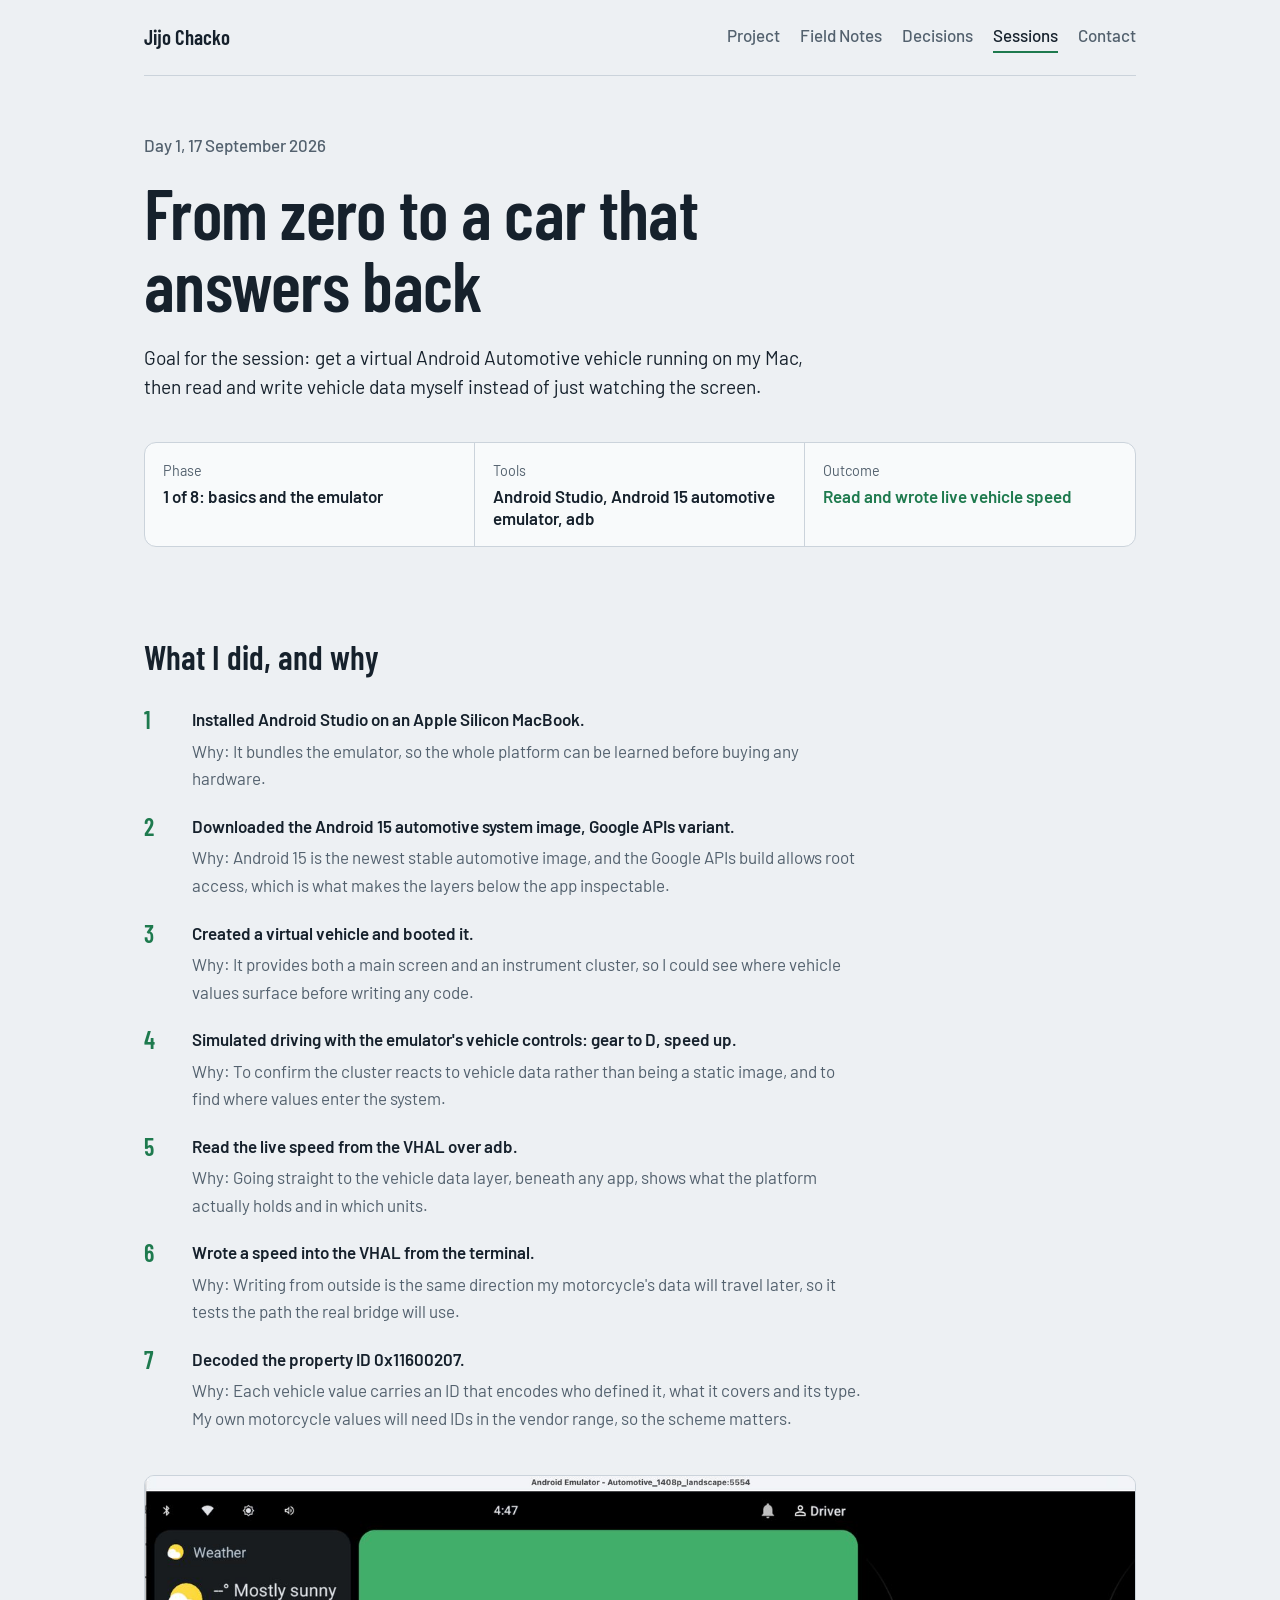
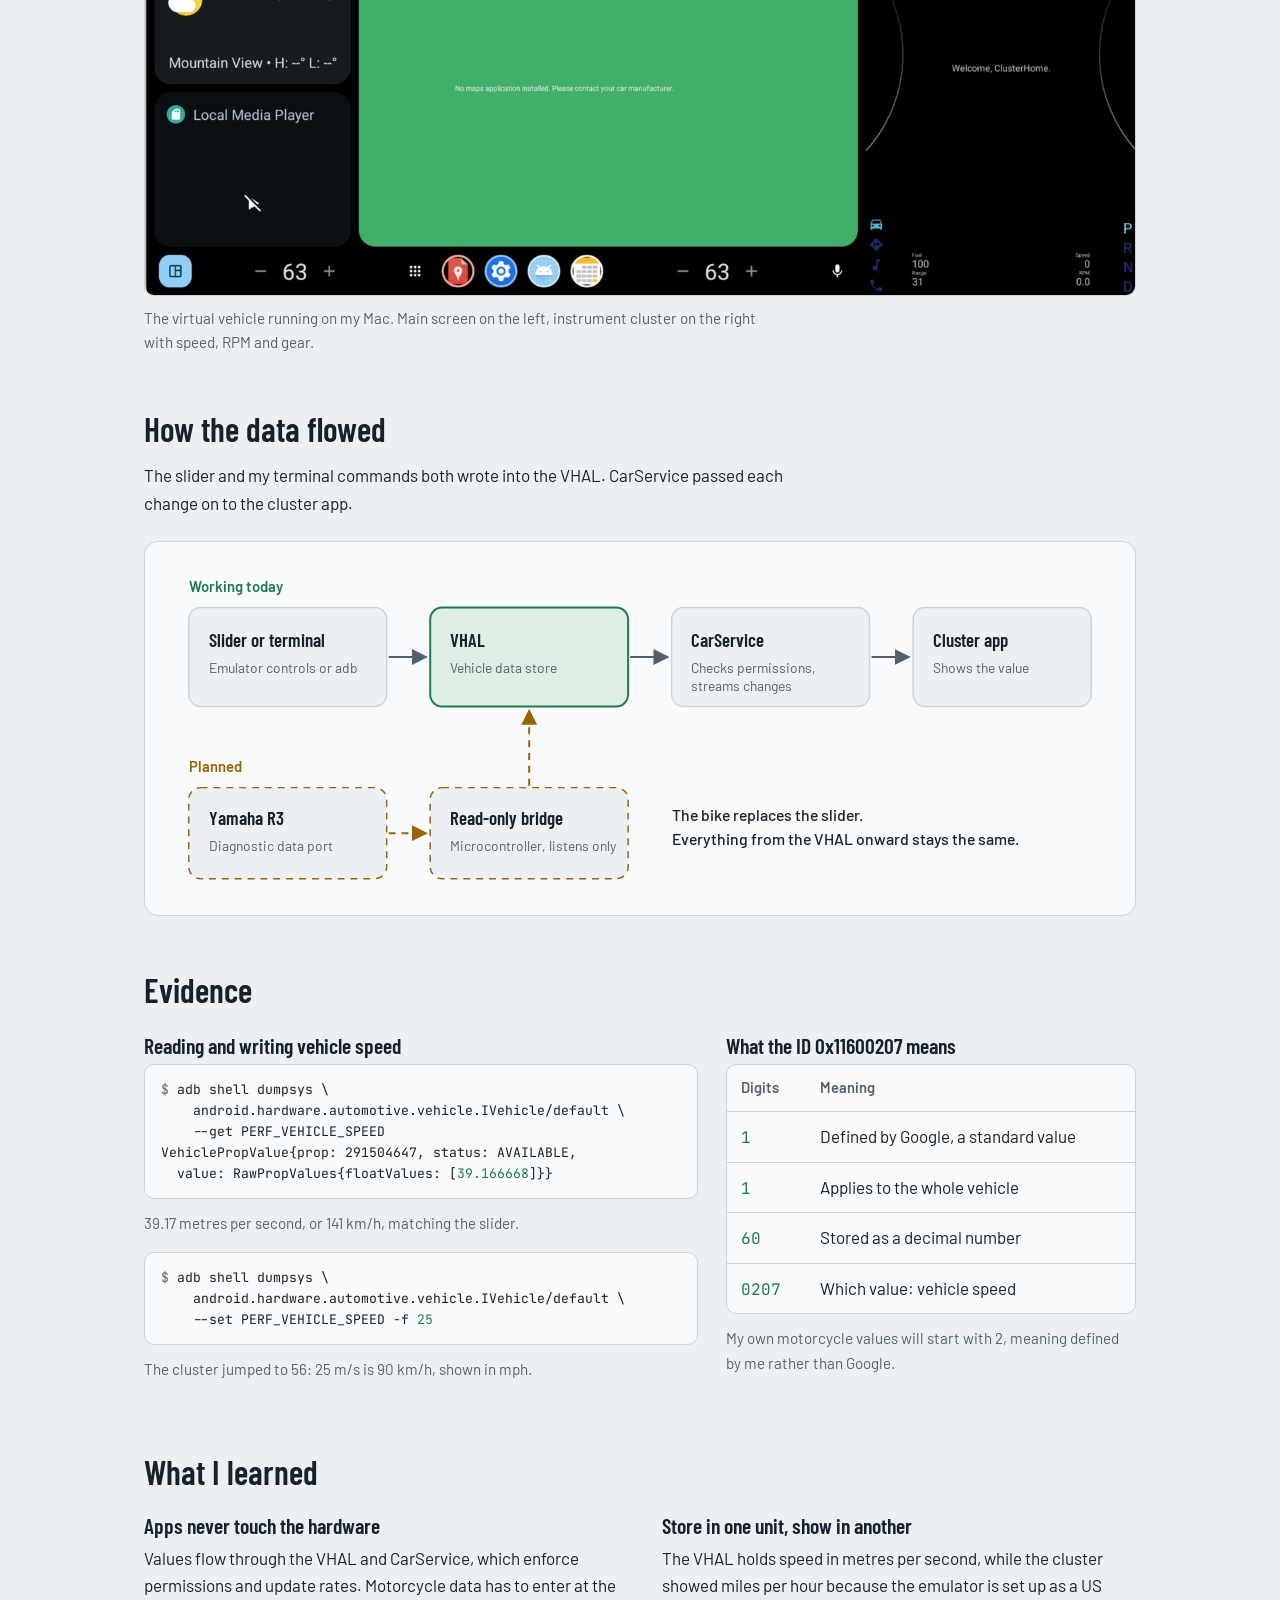
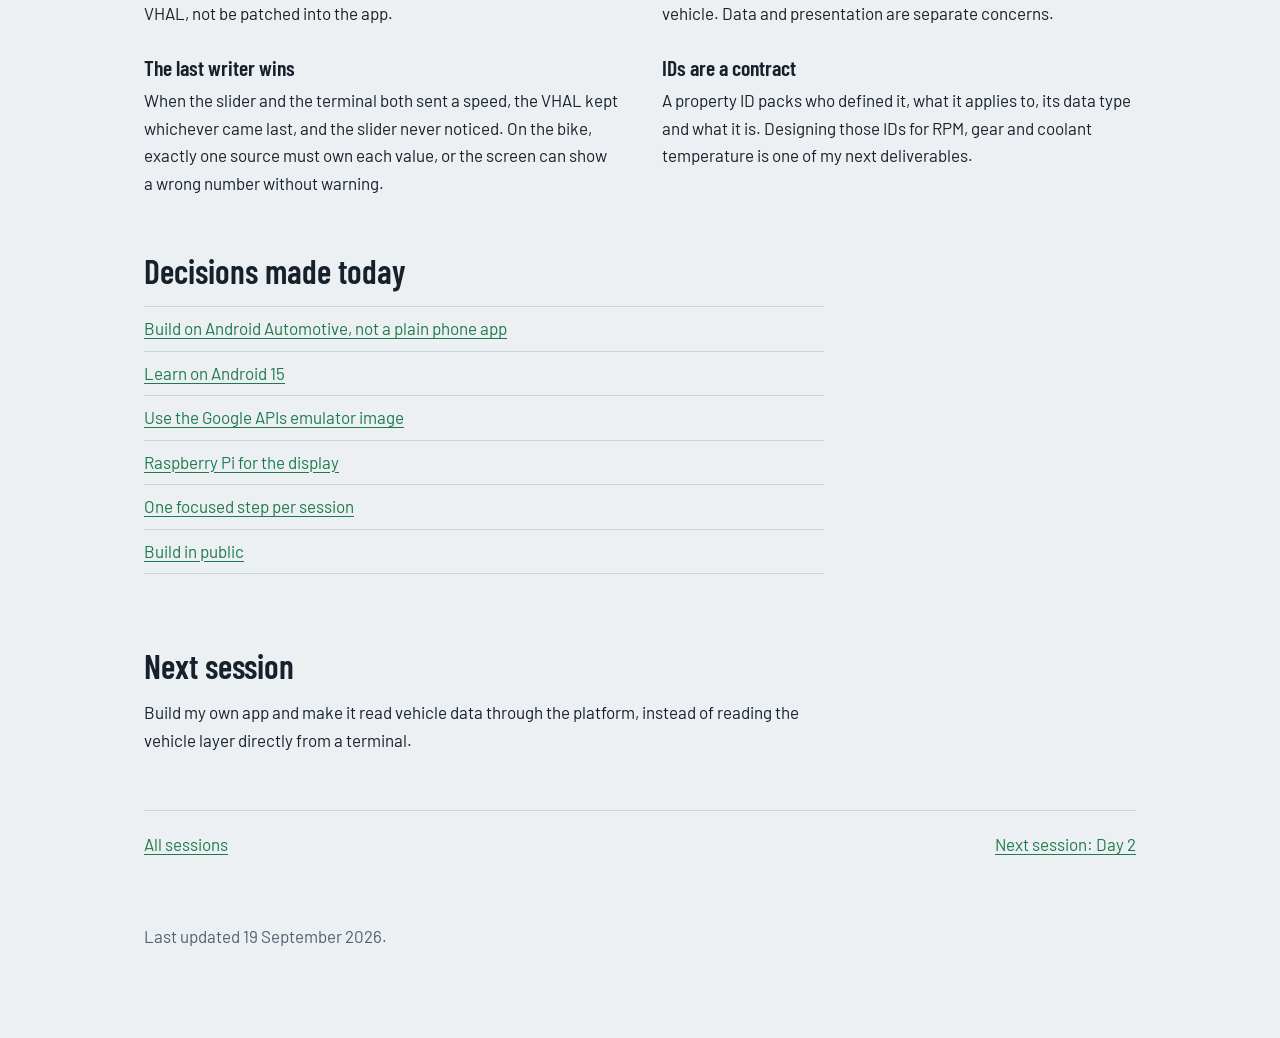
==== commit 117f6b70: "Day 3: acceptance criteria, safety layer phase" ====
--- a/day-01.html
+++ b/day-01.html
@@ -163,7 +163,7 @@
 </nav>
 
 <footer>
-  <p>Last updated 17 September 2026.</p>
+  <p>Last updated 19 September 2026.</p>
 </footer>
 </div>
 </body>
--- a/styles.css
+++ b/styles.css
@@ -179,3 +179,40 @@
 .legend{margin:20px 0 0;padding:0;list-style:none;max-width:72ch}
 .legend li{padding:6px 0}
 .legend strong{font-weight:600}
+
+/* Skills lists */
+.skills ul{margin:6px 0 0;padding:0;list-style:none}
+.skills li{padding:3px 0;color:var(--muted)}
+/* Field notes tables */
+.fn-table{margin-top:18px}
+.fn-table table{min-width:660px}
+.fn-table th:first-child,.fn-table td:first-child{width:26%}
+.fn-table td:first-child{font-weight:600}
+.fn-table th:last-child,.fn-table td:last-child{width:150px}
+
+/* Acceptance criteria tracker */
+:root{--fail:#B3261E}
+@media (prefers-color-scheme: dark){:root:not([data-theme="light"]){--fail:#F2877E}}
+:root[data-theme="dark"]{--fail:#F2877E}
+.crit table{min-width:980px}
+.crit th:nth-child(2){width:38%}
+.crit td{vertical-align:top}
+.crit .name{font-weight:600}
+.crit .passif{display:block;color:var(--muted);font-size:.93rem;margin-top:3px}
+.crit .must{display:inline-block;font:600 .72rem/1.5 var(--body);letter-spacing:.02em;color:var(--ink);border:1px solid var(--ink);border-radius:999px;padding:0 7px;margin-left:8px;vertical-align:2px}
+.crit .num{font:600 1.1rem var(--display);color:var(--muted);width:44px}
+.st-badge{display:inline-block;font:600 .8rem/1.5 var(--body);padding:1px 9px;border-radius:999px;white-space:nowrap}
+.st-pass{background:var(--signal-soft);color:var(--signal)}
+.st-fail{border:1px solid var(--fail);color:var(--fail)}
+.st-regressed{border:1px dashed var(--fail);color:var(--fail)}
+.st-untested{border:1px solid var(--rule);color:var(--muted)}
+.st-tracked{border:1px solid var(--rule);color:var(--ink)}
+.runs{display:flex;gap:4px;flex-wrap:wrap;align-items:center;min-height:14px}
+.run{width:13px;height:13px;border-radius:3px;display:inline-block}
+.run.pass{background:var(--signal)}
+.run.fail{background:var(--fail)}
+.runs .none{color:var(--muted);font-size:.9rem}
+.date{white-space:nowrap}
+.example{border:1px solid var(--rule);border-radius:12px;background:var(--surface);padding:16px 18px;margin-top:18px;max-width:760px}
+.example .row{display:flex;align-items:center;gap:14px;flex-wrap:wrap}
+.sr{position:absolute;width:1px;height:1px;overflow:hidden;clip:rect(0 0 0 0);white-space:nowrap}
